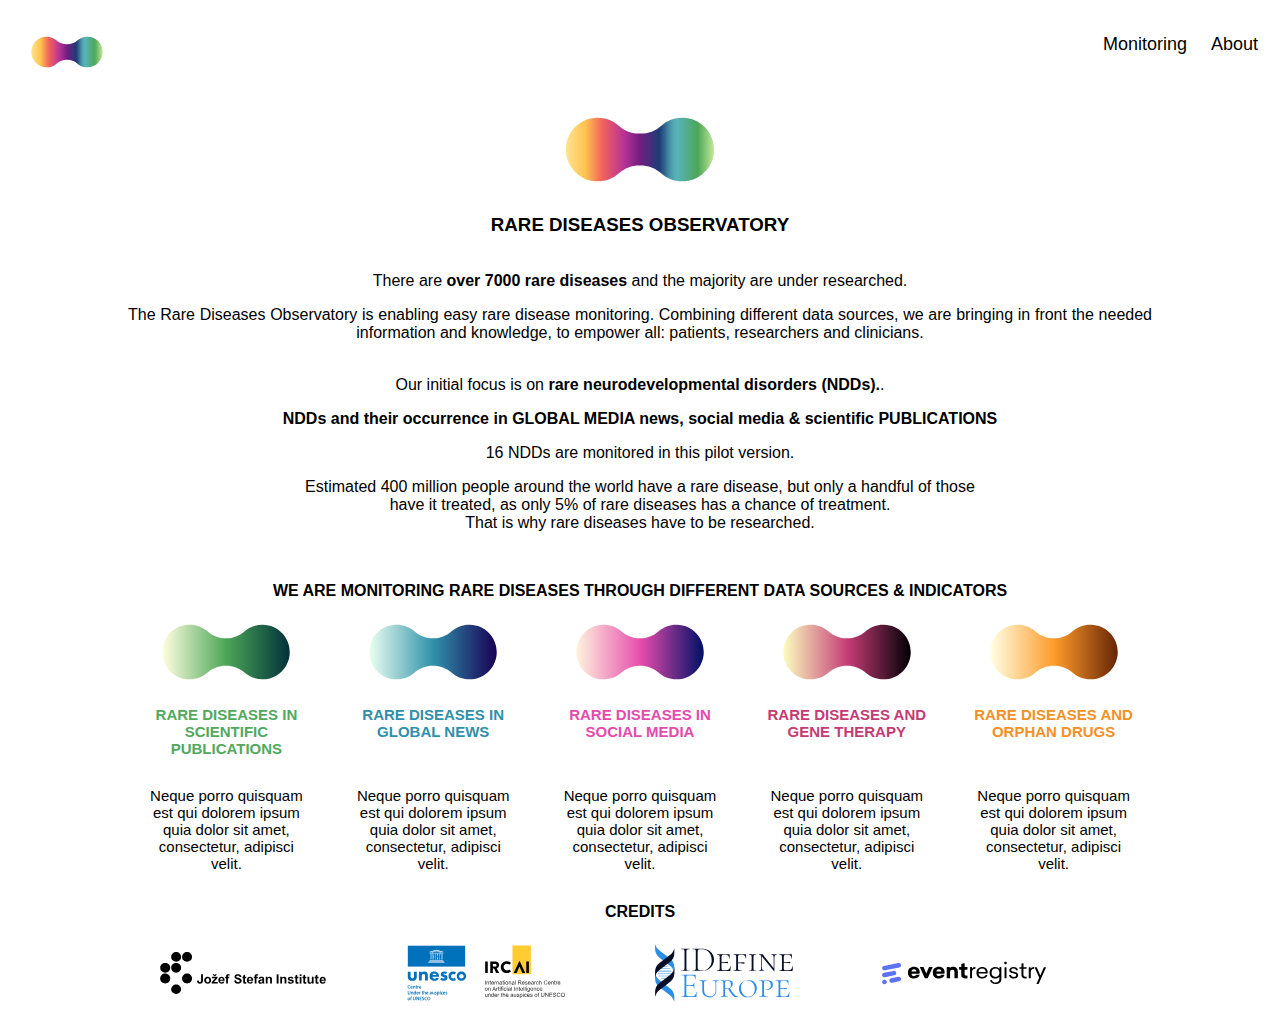
==== index.html @ 4bbfb063 "init web page" ====
<!DOCTYPE html>
<html>
<head>
  <meta name="viewport" content="width=device-width, initial-scale=1">
  <style>
    * {box-sizing: border-box;}

    body {
      margin: 0;
      font-family: Arial, Helvetica, sans-serif;
    }

    .header {
      overflow: hidden;
      padding: 20px 10px;
    }

    .header a {
      float: left;
      color: black;
      text-align: center;
      padding: 12px;
      text-decoration: none;
      font-size: 18px;
      line-height: 25px;
      border-radius: 4px;
    }

    .header a.logo {
      font-size: 25px;
      font-weight: bold;
    }

    .header a:hover {
      background-color: #ddd;
      color: black;
    }

    .header a.active {
      background-color: dodgerblue;
      color: white;
    }

    .header-right {
      float: right;
    }

    .div-center {
      position: absolute;
      top: 20%;
      left: 50%;
      transform: translate(-50%, -50%);
    }

    .center-justified {
      text-align: justify;
      text-align-last: center;
      padding-left: 10%;
      padding-right: 10%;
    }

    .grid-container {
      display: grid;
      column-gap: 10px;
      grid-template-columns: auto auto auto auto auto;
    }
    .grid-item {
      background-color: rgba(255, 255, 255, 1);
      border: 0px solid rgba(0, 0, 0, 0.8);
      font-size: 15px;
      text-align: center;
    }

    /* Popup container - can be anything you want */
    .popup {
        position: relative;
        display: inline-block;
        border-radius: 15px;
        cursor: pointer;
        -webkit-user-select: none;
        -moz-user-select: none;
        -ms-user-select: none;
        user-select: none;
    }

    /* The actual popup */
    .popup .popuptext {
        visibility: hidden;
        width: 250px;
        background-color: #fff;
        text-align: center;
        border-radius: 15px;
        border-width: 7px;
        border-style: solid;
       /* border-color: #F39126;*/
        border-image: linear-gradient(to right, #FEE391 , #FE9E6D 12%, #C43B75 24%, #B93495 36%, #701C7A 50%, #246D95 63%, #1B296D 75%, #0E4D40 90%, #8ED16C) 1;
        padding: 15px;
        position: absolute;
        z-index: 1;
        top: 135%; /* changed bottom to top */
        left: 50%;
        margin-left: -80px;
    }

    /* Popup arrow */
    .popup .popuptext::after {
        content: "";
        position: absolute;
        bottom: 105%; /* changed top to bottom */
        left: 50%;
        margin-left: -5px;
        border-width: 15px;
        border-style: solid;
        border-color: transparent transparent #701C7A transparent; /* changed border botom color instead of top*/
    }

    /* Toggle this class - hide and show the popup */
    .popup .show {
        visibility: visible;
        -webkit-animation: fadeIn 1s;
        animation: fadeIn 1s;
    }

    /* Add animation (fade in the popup) */
    @-webkit-keyframes fadeIn {
        from {opacity: 0;}
        to {opacity: 1;}
    }

    @keyframes fadeIn {
        from {opacity: 0;}
        to {opacity:1 ;}
    }

    @media screen and (max-width: 500px) {
      .header a {
        float: none;
        display: block;
        text-align: left;
      }

      .header-right {
        float: none;
      }
    }
  </style>
    <script>
        function myFunction() {
            var popup = document.getElementById("myPopup");
            popup.classList.toggle("show");
        }
        function myFunction2() {
            var popup = document.getElementById("myPopup2");
            popup.classList.toggle("show");
        }
    </script>
</head>
<body>

<div class="header">
  <a href="#default" class="logo"><img src="images/RareDiseasesObservatory_logo.svg" width="90" height="40"/></a>
  <div class="header-right">
    <a href="#contact">Monitoring</a>
    <a href="#about">About</a>
  </div>
</div>

<div class="center-justified">
    <img src="images/RareDiseasesObservatory_logo.svg" width="194" height="83"/>
    <h3>RARE DISEASES OBSERVATORY</h3>
    <br>
    <div class="popup" onclick="myFunction()">There are <b>over 7000 rare diseases</b>  and the majority are under researched.
        <span class="popuptext" id="myPopup">With no universally recognized definition of rare diseases, there is no universal total number.</span>
    </div>
    <br>
    <p>The Rare Diseases Observatory is enabling easy rare disease monitoring. Combining different data sources, we are bringing in front the needed information and knowledge, to empower all: patients, researchers and clinicians.</p>
    <br>
    <div class="popup" onclick="myFunction2()">Our initial focus is on <b>rare neurodevelopmental disorders (NDDs).</b>.
        <span class="popuptext" id="myPopup2">In the last decade genetic revolution has enabled new insights in NDDs. Now it is time for advanced data technologies, data science and AI to perform new insights.</span>
    </div>
    <br>
    <p><b>NDDs and their occurrence in GLOBAL MEDIA news, social media & scientific PUBLICATIONS</b></p>
    <p> 16 NDDs are monitored in this pilot version.</p>
   <div class="flourish-embed flourish-hierarchy" data-src="visualisation/12923003"><script src="https://public.flourish.studio/resources/embed.js"></script></div>
    <p>Estimated 400 million people around the world have a rare disease, but only a handful of those <br>
      have it treated, as only 5% of rare diseases has a chance of treatment.<br>
      That is why rare diseases have to be researched.</p>

    </br>
    <p><b>WE ARE MONITORING RARE DISEASES THROUGH DIFFERENT DATA SOURCES & INDICATORS</b></p>
    <div class="grid-container">
      <div class="grid-item"><img src="images/RDinScientificPublications.svg" width="168" height="72"/></div>
      <div class="grid-item"><img src="images/RDinGlobalNews.svg" width="168" height="72"/></div>
      <div class="grid-item"><img src="images/RDinSocialMedia.svg" width="168" height="72"/></div>
      <div class="grid-item"><img src="images/RD&GeneTherapy.svg" width="168" height="72"/></div>
      <div class="grid-item"><img src="images/RD&OrphanDrugMonitoring.svg" width="168" height="72"/></div>
      <div class="grid-item"><p style="color: #52A95D"><b>RARE DISEASES IN<BR> SCIENTIFIC<BR> PUBLICATIONS</b></p></div>
      <div class="grid-item"><p style="color: #3090AA"><b>RARE DISEASES IN<BR> GLOBAL NEWS</b></p></div>
      <div class="grid-item"><p style="color: #E44BAC"><b>RARE DISEASES IN<BR> SOCIAL MEDIA</b></p></div>
      <div class="grid-item"><p style="color: #C43B75"><b>RARE DISEASES AND<BR> GENE THERAPY</b></p></div>
      <div class="grid-item"><p style="color: #F39126"><b>RARE DISEASES AND<BR> ORPHAN DRUGS</b></p></div>
      <div class="grid-item"><p>Neque porro quisquam<BR> est qui dolorem ipsum<BR> quia dolor sit amet,<BR> consectetur, adipisci<BR> velit.</p></div>
      <div class="grid-item"><p>Neque porro quisquam<BR> est qui dolorem ipsum<BR> quia dolor sit amet,<BR> consectetur, adipisci<BR> velit.</p></div>
      <div class="grid-item"><p>Neque porro quisquam<BR> est qui dolorem ipsum<BR> quia dolor sit amet,<BR> consectetur, adipisci<BR> velit.</p></div>
      <div class="grid-item"><p>Neque porro quisquam<BR> est qui dolorem ipsum<BR> quia dolor sit amet,<BR> consectetur, adipisci<BR> velit.</p></div>
      <div class="grid-item"><p>Neque porro quisquam<BR> est qui dolorem ipsum<BR> quia dolor sit amet,<BR> consectetur, adipisci<BR> velit.</p></div>
    </div>
    <p><b>CREDITS</b></p>
    <div class="grid-container">
        <div class="grid-item"><img src="images/JozefStefanInstitute.svg" width="168" height="72"/></div>
        <div class="grid-item"><img src="images/IRCAI.svg" width="168" height="72"/></div>
        <div class="grid-item"><img src="images/IDefineEurope.svg" width="168" height="72"/></div>
        <div class="grid-item"><img src="images/EventRegistry.svg" width="168" height="72"/></div>
    </div>

</div>

</body>
</html>
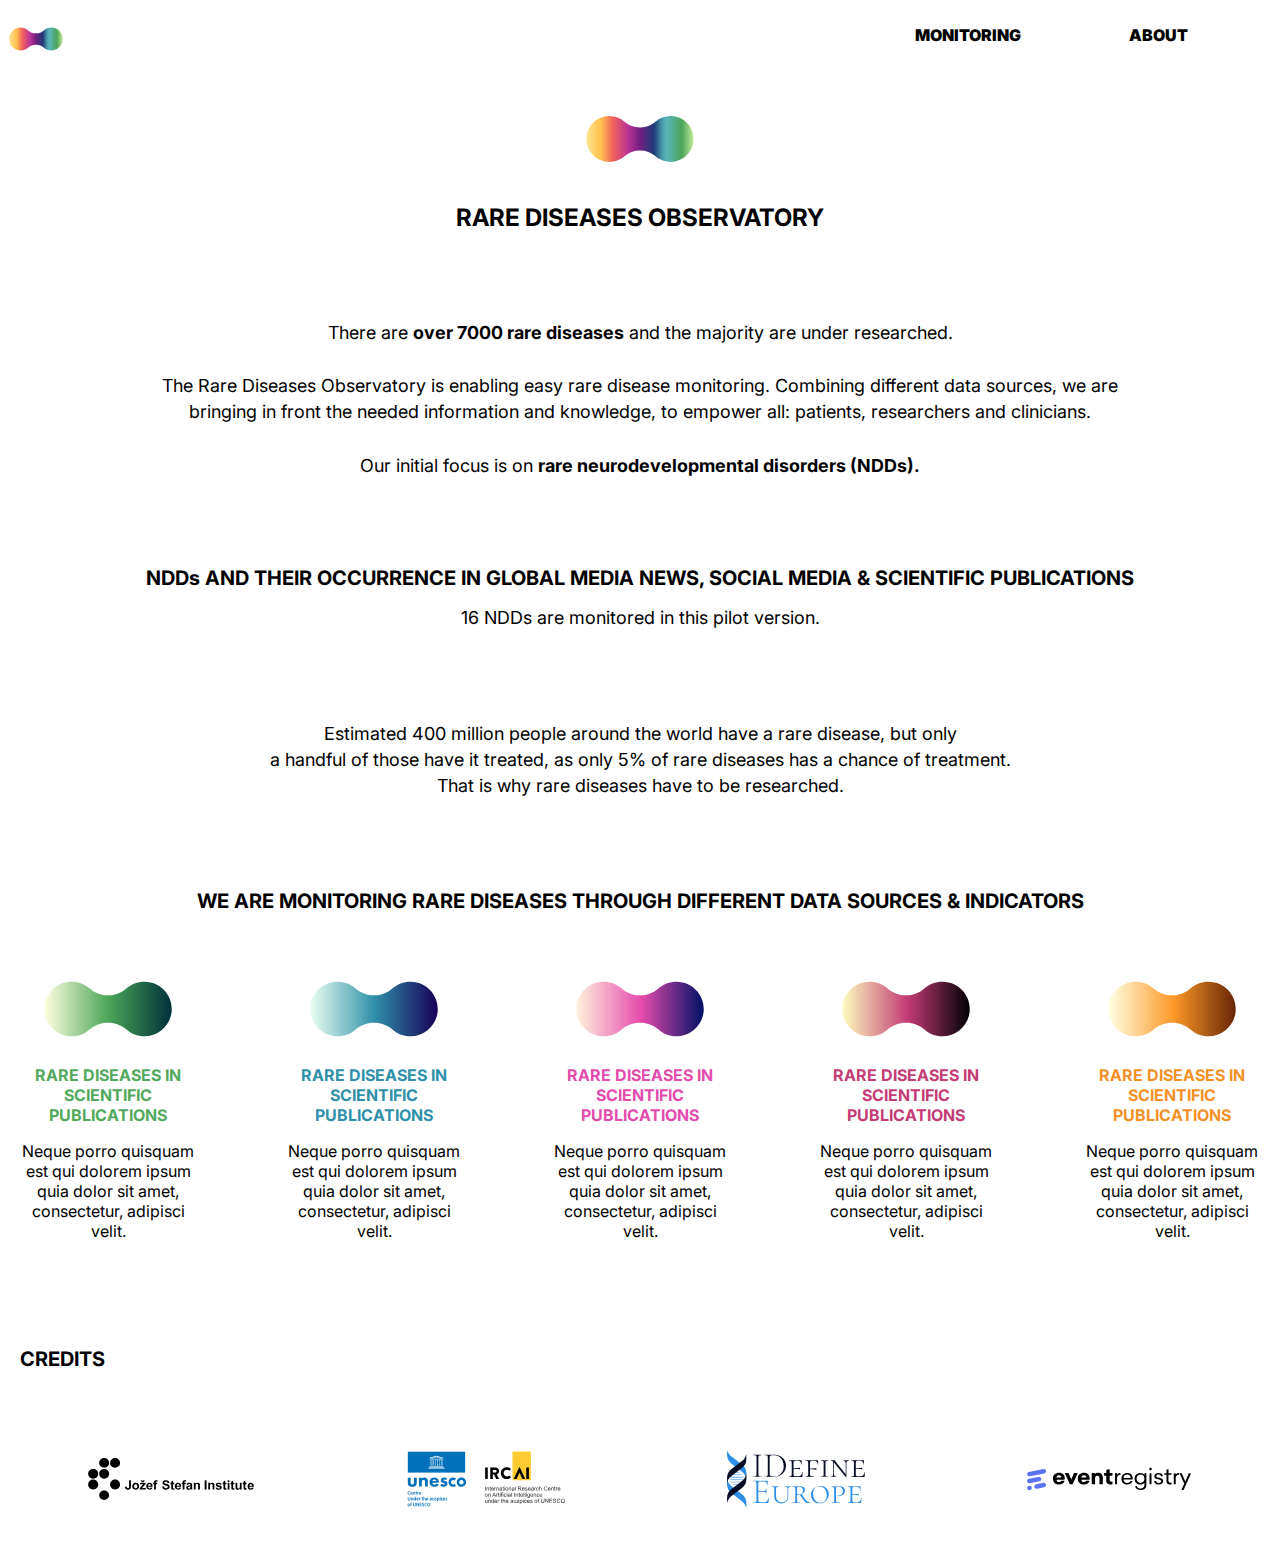
==== commit 27badc15: "update page" ====
--- a/index.html
+++ b/index.html
@@ -1,219 +1,122 @@
 <!DOCTYPE html>
 <html>
 <head>
-  <meta name="viewport" content="width=device-width, initial-scale=1">
-  <style>
-    * {box-sizing: border-box;}
+    <link href='https://fonts.googleapis.com/css?family=Inter' rel='stylesheet'>
+    <meta name="viewport" content="width=device-width, initial-scale=1">
+    <link rel="stylesheet" href="style.css">
+    <script src="popup.js"></script>
 
-    body {
-      margin: 0;
-      font-family: Arial, Helvetica, sans-serif;
-    }
-
-    .header {
-      overflow: hidden;
-      padding: 20px 10px;
-    }
-
-    .header a {
-      float: left;
-      color: black;
-      text-align: center;
-      padding: 12px;
-      text-decoration: none;
-      font-size: 18px;
-      line-height: 25px;
-      border-radius: 4px;
-    }
-
-    .header a.logo {
-      font-size: 25px;
-      font-weight: bold;
-    }
-
-    .header a:hover {
-      background-color: #ddd;
-      color: black;
-    }
-
-    .header a.active {
-      background-color: dodgerblue;
-      color: white;
-    }
-
-    .header-right {
-      float: right;
-    }
-
-    .div-center {
-      position: absolute;
-      top: 20%;
-      left: 50%;
-      transform: translate(-50%, -50%);
-    }
-
-    .center-justified {
-      text-align: justify;
-      text-align-last: center;
-      padding-left: 10%;
-      padding-right: 10%;
-    }
-
-    .grid-container {
-      display: grid;
-      column-gap: 10px;
-      grid-template-columns: auto auto auto auto auto;
-    }
-    .grid-item {
-      background-color: rgba(255, 255, 255, 1);
-      border: 0px solid rgba(0, 0, 0, 0.8);
-      font-size: 15px;
-      text-align: center;
-    }
-
-    /* Popup container - can be anything you want */
-    .popup {
-        position: relative;
-        display: inline-block;
-        border-radius: 15px;
-        cursor: pointer;
-        -webkit-user-select: none;
-        -moz-user-select: none;
-        -ms-user-select: none;
-        user-select: none;
-    }
-
-    /* The actual popup */
-    .popup .popuptext {
-        visibility: hidden;
-        width: 250px;
-        background-color: #fff;
-        text-align: center;
-        border-radius: 15px;
-        border-width: 7px;
-        border-style: solid;
-       /* border-color: #F39126;*/
-        border-image: linear-gradient(to right, #FEE391 , #FE9E6D 12%, #C43B75 24%, #B93495 36%, #701C7A 50%, #246D95 63%, #1B296D 75%, #0E4D40 90%, #8ED16C) 1;
-        padding: 15px;
-        position: absolute;
-        z-index: 1;
-        top: 135%; /* changed bottom to top */
-        left: 50%;
-        margin-left: -80px;
-    }
-
-    /* Popup arrow */
-    .popup .popuptext::after {
-        content: "";
-        position: absolute;
-        bottom: 105%; /* changed top to bottom */
-        left: 50%;
-        margin-left: -5px;
-        border-width: 15px;
-        border-style: solid;
-        border-color: transparent transparent #701C7A transparent; /* changed border botom color instead of top*/
-    }
-
-    /* Toggle this class - hide and show the popup */
-    .popup .show {
-        visibility: visible;
-        -webkit-animation: fadeIn 1s;
-        animation: fadeIn 1s;
-    }
-
-    /* Add animation (fade in the popup) */
-    @-webkit-keyframes fadeIn {
-        from {opacity: 0;}
-        to {opacity: 1;}
-    }
-
-    @keyframes fadeIn {
-        from {opacity: 0;}
-        to {opacity:1 ;}
-    }
-
-    @media screen and (max-width: 500px) {
-      .header a {
-        float: none;
-        display: block;
-        text-align: left;
-      }
-
-      .header-right {
-        float: none;
-      }
-    }
-  </style>
-    <script>
-        function myFunction() {
-            var popup = document.getElementById("myPopup");
-            popup.classList.toggle("show");
-        }
-        function myFunction2() {
-            var popup = document.getElementById("myPopup2");
-            popup.classList.toggle("show");
-        }
-    </script>
 </head>
 <body>
 
-<div class="header">
-  <a href="#default" class="logo"><img src="images/RareDiseasesObservatory_logo.svg" width="90" height="40"/></a>
-  <div class="header-right">
-    <a href="#contact">Monitoring</a>
-    <a href="#about">About</a>
-  </div>
-</div>
-
-<div class="center-justified">
-    <img src="images/RareDiseasesObservatory_logo.svg" width="194" height="83"/>
-    <h3>RARE DISEASES OBSERVATORY</h3>
-    <br>
-    <div class="popup" onclick="myFunction()">There are <b>over 7000 rare diseases</b>  and the majority are under researched.
-        <span class="popuptext" id="myPopup">With no universally recognized definition of rare diseases, there is no universal total number.</span>
-    </div>
-    <br>
-    <p>The Rare Diseases Observatory is enabling easy rare disease monitoring. Combining different data sources, we are bringing in front the needed information and knowledge, to empower all: patients, researchers and clinicians.</p>
-    <br>
-    <div class="popup" onclick="myFunction2()">Our initial focus is on <b>rare neurodevelopmental disorders (NDDs).</b>.
-        <span class="popuptext" id="myPopup2">In the last decade genetic revolution has enabled new insights in NDDs. Now it is time for advanced data technologies, data science and AI to perform new insights.</span>
-    </div>
-    <br>
-    <p><b>NDDs and their occurrence in GLOBAL MEDIA news, social media & scientific PUBLICATIONS</b></p>
-    <p> 16 NDDs are monitored in this pilot version.</p>
-   <div class="flourish-embed flourish-hierarchy" data-src="visualisation/12923003"><script src="https://public.flourish.studio/resources/embed.js"></script></div>
-    <p>Estimated 400 million people around the world have a rare disease, but only a handful of those <br>
-      have it treated, as only 5% of rare diseases has a chance of treatment.<br>
-      That is why rare diseases have to be researched.</p>
-
-    </br>
-    <p><b>WE ARE MONITORING RARE DISEASES THROUGH DIFFERENT DATA SOURCES & INDICATORS</b></p>
-    <div class="grid-container">
-      <div class="grid-item"><img src="images/RDinScientificPublications.svg" width="168" height="72"/></div>
-      <div class="grid-item"><img src="images/RDinGlobalNews.svg" width="168" height="72"/></div>
-      <div class="grid-item"><img src="images/RDinSocialMedia.svg" width="168" height="72"/></div>
-      <div class="grid-item"><img src="images/RD&GeneTherapy.svg" width="168" height="72"/></div>
-      <div class="grid-item"><img src="images/RD&OrphanDrugMonitoring.svg" width="168" height="72"/></div>
-      <div class="grid-item"><p style="color: #52A95D"><b>RARE DISEASES IN<BR> SCIENTIFIC<BR> PUBLICATIONS</b></p></div>
-      <div class="grid-item"><p style="color: #3090AA"><b>RARE DISEASES IN<BR> GLOBAL NEWS</b></p></div>
-      <div class="grid-item"><p style="color: #E44BAC"><b>RARE DISEASES IN<BR> SOCIAL MEDIA</b></p></div>
-      <div class="grid-item"><p style="color: #C43B75"><b>RARE DISEASES AND<BR> GENE THERAPY</b></p></div>
-      <div class="grid-item"><p style="color: #F39126"><b>RARE DISEASES AND<BR> ORPHAN DRUGS</b></p></div>
-      <div class="grid-item"><p>Neque porro quisquam<BR> est qui dolorem ipsum<BR> quia dolor sit amet,<BR> consectetur, adipisci<BR> velit.</p></div>
-      <div class="grid-item"><p>Neque porro quisquam<BR> est qui dolorem ipsum<BR> quia dolor sit amet,<BR> consectetur, adipisci<BR> velit.</p></div>
-      <div class="grid-item"><p>Neque porro quisquam<BR> est qui dolorem ipsum<BR> quia dolor sit amet,<BR> consectetur, adipisci<BR> velit.</p></div>
-      <div class="grid-item"><p>Neque porro quisquam<BR> est qui dolorem ipsum<BR> quia dolor sit amet,<BR> consectetur, adipisci<BR> velit.</p></div>
-      <div class="grid-item"><p>Neque porro quisquam<BR> est qui dolorem ipsum<BR> quia dolor sit amet,<BR> consectetur, adipisci<BR> velit.</p></div>
-    </div>
-    <p><b>CREDITS</b></p>
-    <div class="grid-container">
-        <div class="grid-item"><img src="images/JozefStefanInstitute.svg" width="168" height="72"/></div>
-        <div class="grid-item"><img src="images/IRCAI.svg" width="168" height="72"/></div>
-        <div class="grid-item"><img src="images/IDefineEurope.svg" width="168" height="72"/></div>
-        <div class="grid-item"><img src="images/EventRegistry.svg" width="168" height="72"/></div>
+    <div class="header">
+        <div class="container">
+             <a href="#default" class="pd-4"><img src="images/RareDiseasesObservatory_logo.svg" width="60" height="30"/></a>
+          <div class="header-right">
+            <a href="#contact" class="pd"><b>MONITORING</b></a>
+            <a href="#about" class="pd"><B>ABOUT</B></a>
+          </div>
+        </div>
     </div>
 
-</div>
+    <div class="container">
+        <div class="center-justified">
+            <img src="images/RareDiseasesObservatory_logo.svg"  style="margin-bottom: 30px" width="130" height="60"/>
+            <div class="div-title" style="padding-bottom: 90px">RARE DISEASES OBSERVATORY</div>
+            <div class="popup" onclick="myFunction()">There are <b>over 7000 rare diseases</b>  and the majority are under researched.
+                <span class="popuptext" id="myPopup">With no universally recognized definition of rare diseases, there is no universal total number.</span>
+            </div>
+            <div style="padding-bottom: 30px"></div>
+            <div class="div-text" style="padding-bottom: 30px">The Rare Diseases Observatory is enabling easy rare disease monitoring. Combining different data sources, we are <br> bringing in front the needed information and knowledge, to empower all: patients, researchers and clinicians.</div>
+            <div class="popup" ondragover="myFunction2()">Our initial focus is on <b>rare neurodevelopmental disorders (NDDs).</b>
+                <span class="popuptext" id="myPopup2">In the last decade genetic revolution has enabled new insights in NDDs. Now it is time for advanced data technologies, data science and AI to perform new insights.</span>
+            </div>
+            <div style="padding-bottom: 90px"></div>
+            <div class="div-subtitle" style="padding-bottom: 15px">NDDs AND THEIR OCCURRENCE IN GLOBAL MEDIA NEWS, SOCIAL MEDIA & SCIENTIFIC PUBLICATIONS</div>
+            <div class="div-text" style="padding-bottom: 30px"> 16 NDDs are monitored in this pilot version.</div>
+            <div class="flourish-embed flourish-hierarchy" data-src="visualisation/12923003"><script src="https://public.flourish.studio/resources/embed.js"></script></div>
+            <div style="padding-bottom: 60px"></div>
+            <div class="div-text" style="padding-bottom: 90px">
+              Estimated 400 million people around the world have a rare disease, but only<br>
+                a handful of those have it treated, as only 5% of rare diseases has a chance of treatment.<br>
+              That is why rare diseases have to be researched.</div>
+
+            <div style="padding-bottom: 60px" class="div-subtitle">WE ARE MONITORING RARE DISEASES THROUGH DIFFERENT DATA SOURCES & INDICATORS</div>
+            <div class="grid-container" style="padding-bottom: 90px;">
+                <a href="#NONE" style="text-decoration: none; color: black;">
+                    <div class="rowWrapper">
+                    <div><img src="images/RDinScientificPublications.svg" width="168" height="72"/></div>
+                    <div><p style="color: #52A95D"><b>RARE DISEASES IN<BR> SCIENTIFIC<BR> PUBLICATIONS</b></p></div>
+                    <div><p>Neque porro quisquam<BR> est qui dolorem ipsum<BR> quia dolor sit amet,<BR> consectetur, adipisci<BR> velit.</p></div>
+                    </div>
+                </a>
+                <a href="#NONE" style="text-decoration: none; color: black;">
+                    <div class="rowWrapper">
+                        <div><img src="images/RDinGlobalNews.svg" width="168" height="72"/></div>
+                        <div><p style="color: #3090AA"><b>RARE DISEASES IN<BR> SCIENTIFIC<BR> PUBLICATIONS</b></p></div>
+                        <div><p>Neque porro quisquam<BR> est qui dolorem ipsum<BR> quia dolor sit amet,<BR> consectetur, adipisci<BR> velit.</p></div>
+                    </div>
+                </a>
+                <a href="#NONE" style="text-decoration: none; color: black;">
+                    <div class="rowWrapper">
+                        <div><img src="images/RDinSocialMedia.svg" width="168" height="72"/></div>
+                        <div><p style="color: #E44BAC"><b>RARE DISEASES IN<BR> SCIENTIFIC<BR> PUBLICATIONS</b></p></div>
+                        <div><p>Neque porro quisquam<BR> est qui dolorem ipsum<BR> quia dolor sit amet,<BR> consectetur, adipisci<BR> velit.</p></div>
+                    </div>
+                </a>
+                <a href="#NONE" style="text-decoration: none; color: black;">
+                    <div class="rowWrapper">
+                        <div><img src="images/RD&GeneTherapy.svg" width="168" height="72"/></div>
+                        <div><p style="color: #C43B75"><b>RARE DISEASES IN<BR> SCIENTIFIC<BR> PUBLICATIONS</b></p></div>
+                        <div><p>Neque porro quisquam<BR> est qui dolorem ipsum<BR> quia dolor sit amet,<BR> consectetur, adipisci<BR> velit.</p></div>
+                    </div>
+                </a>
+                <a href="#NONE" style="text-decoration: none; color: black;">
+                    <div class="rowWrapper">
+                        <div><img src="images/RD&OrphanDrugMonitoring.svg" width="168" height="72"/></div>
+                        <div><p style="color: #F39126"><b>RARE DISEASES IN<BR> SCIENTIFIC<BR> PUBLICATIONS</b></p></div>
+                        <div><p>Neque porro quisquam<BR> est qui dolorem ipsum<BR> quia dolor sit amet,<BR> consectetur, adipisci<BR> velit.</p></div>
+                    </div>
+                </a>
+            </div>
+        </div>
+    </div>
+
+    <footer class="footer">
+        <div class="container" style="padding-bottom: 20px">
+            <div class="div-subtitle" style="padding-bottom: 60px">CREDITS</div>
+            <div class="grid-container-footer">
+                <a href="https://ijs.si/ijsw/V001/JSI"  target="_blank" class="pd">
+                    <div class="rowWrapper">
+                        <div class="grid-item">
+                            <img src="images/JozefStefanInstitute.svg" width="168" height="72"/>
+                        </div>
+                    </div>
+                </a>
+                <a href="https://ircai.org/"  target="_blank" class="pd">
+                    <div class="rowWrapper">
+                        <div class="grid-item">
+                            <img src="images/IRCAI.svg" width="168" height="72"/>
+                        </div>
+                    </div>
+                </a>
+                <a href="https://idefine-europe.org/"  target="_blank" class="pd">
+                    <div class="rowWrapper">
+                        <div class="grid-item">
+                            <img src="images/IDefineEurope.svg" width="168" height="72"/>
+                        </div>
+                    </div>
+                </a>
+                <a href="https://eventregistry.org/"  target="_blank" class="pd">
+                    <div class="rowWrapper">
+                        <div class="grid-item">
+                            <img src="images/EventRegistry.svg" width="168" height="72"/>
+                        </div>
+                    </div>
+                </a>
+            </div>
+        </div>
+    </footer>
 
 </body>
 </html>
--- a/style.css
+++ b/style.css
@@ -0,0 +1,222 @@
+
+* {box-sizing: border-box;}
+
+body {
+    margin: 0;
+    font-family: Inter,serif;
+}
+
+.header {
+    overflow: hidden;
+    padding-top: 24px;
+    padding-bottom: 50px;
+}
+
+.pt-20 {
+    padding-top: 20px;
+    padding-bottom: 20px;
+}
+
+.pd-4 {
+    padding: 6px;
+}
+.pd {
+    padding: 12px;
+}
+
+.header a {
+    font-family: 'Inter';
+    font-weight: bolder;
+    color: black;
+    text-align: center;
+    margin-right: 80px;
+    text-decoration: none;
+    font-size: 16px;
+    line-height: 22px;
+    border-radius: 4px;
+}
+
+
+.header a:hover {
+    opacity: 60%;
+}
+
+.header a.active {
+    background-color: dodgerblue;
+    color: white;
+}
+
+.header-right {
+    float: right;
+}
+
+.div-title {
+    font-family: 'Inter';
+    font-weight: bold;
+    font-size: 24px;
+}
+
+.div-subtitle {
+    font-family: 'Inter';
+    font-weight: bold;
+    font-size: 20px;
+}
+
+.div-text {
+    font-family: 'Inter';
+    line-height: 26px;
+    font-size: 18px;
+}
+
+.div-center {
+    position: absolute;
+    top: 20%;
+    left: 50%;
+    transform: translate(-50%, -50%);
+}
+
+.center-justified {
+    text-align: justify;
+    text-align-last: center;
+}
+
+.rowWrapper:hover {
+    /*background-color: #eee;*/
+    /*color: black;*/
+    /*border-radius: 5px;*/
+    /*box-shadow: 0 4px 8px 0 rgba(0, 0, 0, 0.2), 0 6px 20px 0 rgba(0, 0, 0, 0.19);*/
+    opacity: 60%;
+}
+
+.grid-container {
+    display: grid;
+    column-gap: 10px;
+    grid-gap: 50px;
+    grid-template-columns: 1fr 1fr 1fr 1fr 1fr;
+}
+
+.grid-container-footer {
+    display: grid;
+    column-gap: 10px;
+    grid-auto-columns: minmax(10px, auto);
+    grid-template-columns: auto auto auto auto;
+}
+
+.grid-item {
+    background-color: rgba(255, 255, 255, 1);
+    border: 0px solid rgba(0, 0, 0, 0.8);
+    font-size: 15px;
+    text-align: center;
+}
+
+/* Popup container - can be anything you want */
+.popup {
+    font-family: 'Inter';
+
+    font-size: 18px;
+    position: relative;
+    display: inline-block;
+    border-radius: 15px;
+    cursor: pointer;
+    -webkit-user-select: none;
+    -moz-user-select: none;
+    -ms-user-select: none;
+    user-select: none;
+}
+
+/* The actual popup */
+.popup .popuptext {
+    visibility: hidden;
+    width: 250px;
+    background-color: #fff;
+    text-align: center;
+    border-radius: 15px;
+    border-width: 7px;
+    border-style: solid;
+    /* border-color: #F39126;*/
+    border-image: linear-gradient(to right, #FEE391 , #FE9E6D 12%, #C43B75 24%, #B93495 36%, #701C7A 50%, #246D95 63%, #1B296D 75%, #0E4D40 90%, #8ED16C) 1;
+    /*   padding: 15px;*/
+    position: absolute;
+    z-index: 1;
+    top: 135%; /* changed bottom to top */
+    left: 50%;
+    margin-left: -80px;
+}
+
+/* Popup arrow */
+.popup .popuptext::after {
+    content: "";
+    position: absolute;
+    bottom: 105%; /* changed top to bottom */
+    left: 50%;
+    margin-left: -5px;
+    border-width: 15px;
+    border-style: solid;
+    border-color: transparent transparent #701C7A transparent; /* changed border botom color instead of top*/
+}
+
+/* Toggle this class - hide and show the popup */
+.popup .show {
+    visibility: visible;
+    -webkit-animation: fadeIn 1s;
+    animation: fadeIn 1s;
+}
+
+.container {
+    max-width: 1280px;
+    width: 100%;
+    margin: 0 auto;
+}
+
+.footer {
+    padding-left: 20px;
+    padding-right: 20px;
+}
+
+
+@media only screen and(max-width: 1320px) {
+    .container {
+        padding: 0 40px;
+    }
+}
+
+@media only screen and(max-width: 991px) {
+    .container {
+        padding: 0 20px;
+    }
+}
+
+@media only screen and(max-width: 768px) {
+    .container {
+        padding: 0 20px;
+    }
+}
+
+@media only screen and(max-width: 540px) {
+    .container {
+        padding: 0 15px;
+    }
+}
+
+/* Add animation (fade in the popup) */
+@-webkit-keyframes fadeIn {
+    from {opacity: 0;}
+    to {opacity: 1;}
+}
+
+@keyframes fadeIn {
+    from {opacity: 0;}
+    to {opacity:1 ;}
+}
+
+@media screen and (max-width: 500px) {
+    .header a {
+        float: none;
+        display: block;
+        text-align: left;
+    }
+
+    .header-right {
+        float: none;
+    }
+}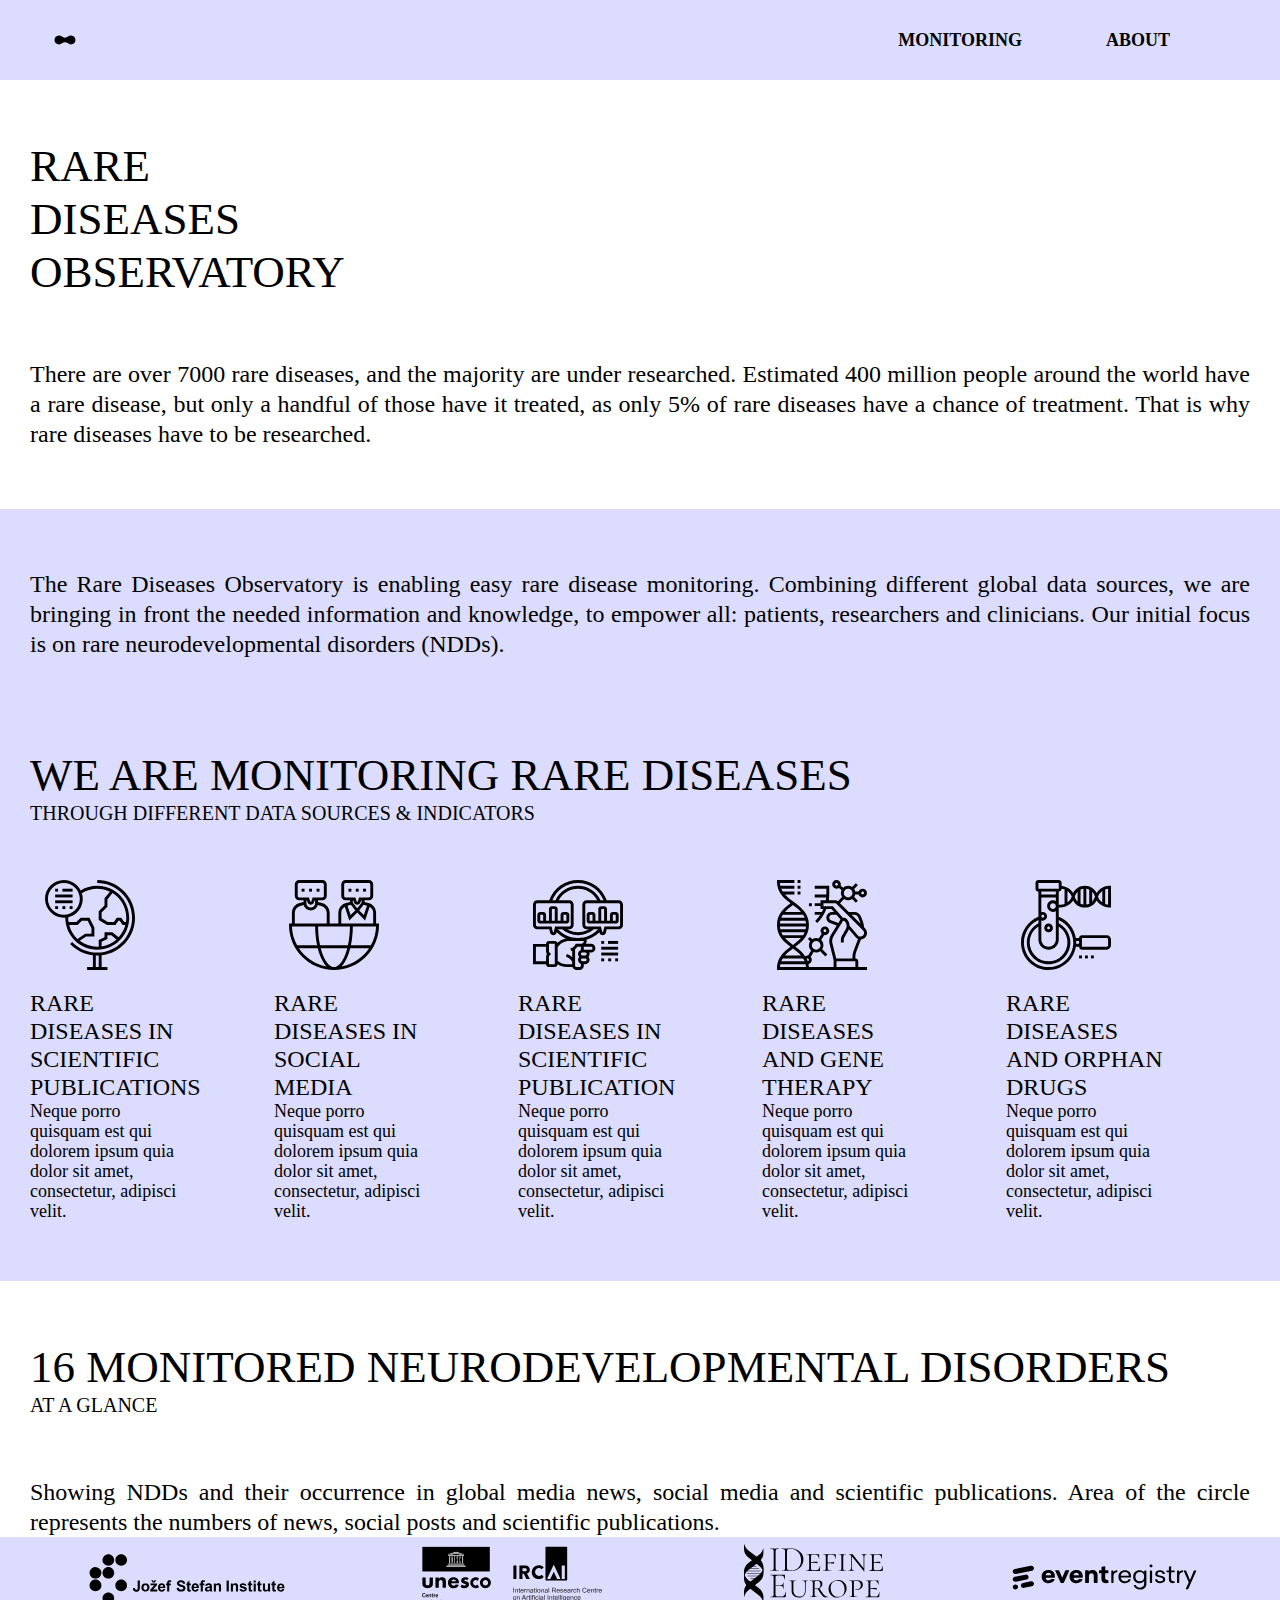
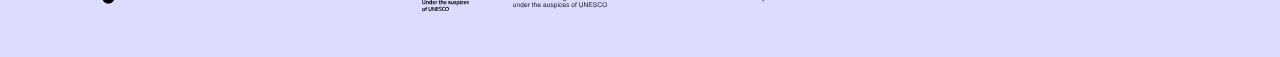
==== commit a18617b2: "update" ====
--- a/index.html
+++ b/index.html
@@ -9,114 +9,127 @@
 </head>
 <body>
 
-    <div class="header">
-        <div class="container">
-             <a href="#default" class="pd-4"><img src="images/RareDiseasesObservatory_logo.svg" width="60" height="30"/></a>
-          <div class="header-right">
-            <a href="#contact" class="pd"><b>MONITORING</b></a>
-            <a href="#about" class="pd"><B>ABOUT</B></a>
-          </div>
+<div class="header">
+    <div class="container">
+        <a href="#default"><img src="images/RareDiseasesObservatory_logo.svg" width="70" height="30"/></a>
+        <div class="header-right">
+            <a href="#contact"><b>MONITORING</b></a>
+            <a href="#about"><B>ABOUT</B></a>
         </div>
     </div>
+</div>
 
+<div class="container">
+    <div class="div-title div-width-title text-top-padding text-bottom-padding">RARE DISEASES OBSERVATORY</div>
+    <div class="div-text text-bottom-padding"> There are over 7000 rare diseases, and the majority are under researched.
+        Estimated 400 million people around the world have a rare disease, but only a handful of those have it treated,
+        as only 5% of rare diseases have a chance of treatment. That is why rare diseases have to be researched.
+    </div>
+</div>
+<div class="div-background">
     <div class="container">
-        <div class="center-justified">
-            <img src="images/RareDiseasesObservatory_logo.svg"  style="margin-bottom: 30px" width="130" height="60"/>
-            <div class="div-title" style="padding-bottom: 90px">RARE DISEASES OBSERVATORY</div>
-            <div class="popup" onclick="myFunction()">There are <b>over 7000 rare diseases</b>  and the majority are under researched.
-                <span class="popuptext" id="myPopup">With no universally recognized definition of rare diseases, there is no universal total number.</span>
-            </div>
-            <div style="padding-bottom: 30px"></div>
-            <div class="div-text" style="padding-bottom: 30px">The Rare Diseases Observatory is enabling easy rare disease monitoring. Combining different data sources, we are <br> bringing in front the needed information and knowledge, to empower all: patients, researchers and clinicians.</div>
-            <div class="popup" ondragover="myFunction2()">Our initial focus is on <b>rare neurodevelopmental disorders (NDDs).</b>
-                <span class="popuptext" id="myPopup2">In the last decade genetic revolution has enabled new insights in NDDs. Now it is time for advanced data technologies, data science and AI to perform new insights.</span>
-            </div>
-            <div style="padding-bottom: 90px"></div>
-            <div class="div-subtitle" style="padding-bottom: 15px">NDDs AND THEIR OCCURRENCE IN GLOBAL MEDIA NEWS, SOCIAL MEDIA & SCIENTIFIC PUBLICATIONS</div>
-            <div class="div-text" style="padding-bottom: 30px"> 16 NDDs are monitored in this pilot version.</div>
-            <div class="flourish-embed flourish-hierarchy" data-src="visualisation/12923003"><script src="https://public.flourish.studio/resources/embed.js"></script></div>
-            <div style="padding-bottom: 60px"></div>
-            <div class="div-text" style="padding-bottom: 90px">
-              Estimated 400 million people around the world have a rare disease, but only<br>
-                a handful of those have it treated, as only 5% of rare diseases has a chance of treatment.<br>
-              That is why rare diseases have to be researched.</div>
-
-            <div style="padding-bottom: 60px" class="div-subtitle">WE ARE MONITORING RARE DISEASES THROUGH DIFFERENT DATA SOURCES & INDICATORS</div>
-            <div class="grid-container" style="padding-bottom: 90px;">
-                <a href="#NONE" style="text-decoration: none; color: black;">
-                    <div class="rowWrapper">
-                    <div><img src="images/RDinScientificPublications.svg" width="168" height="72"/></div>
-                    <div><p style="color: #52A95D"><b>RARE DISEASES IN<BR> SCIENTIFIC<BR> PUBLICATIONS</b></p></div>
-                    <div><p>Neque porro quisquam<BR> est qui dolorem ipsum<BR> quia dolor sit amet,<BR> consectetur, adipisci<BR> velit.</p></div>
+        <div class="div-text text-top-padding" style="padding-bottom: 30px">The Rare Diseases Observatory is enabling
+            easy rare disease monitoring. Combining different global data sources, we are bringing in front the needed
+            information and knowledge, to empower all: patients, researchers and clinicians. Our initial focus is on
+            rare neurodevelopmental disorders (NDDs).
+        </div>
+        <div class="div-title text-top-padding">WE ARE MONITORING RARE DISEASES</div>
+        <div class="div-subtitle text-small-bottom-padding">THROUGH DIFFERENT DATA SOURCES & INDICATORS</div>
+        <div class="grid-container text-bottom-padding">
+            <a href="#NONE" class="a grid-item">
+                <div class="rowWrapper">
+                    <div><img src="images/01_global_news.svg" width="120" height="120"/></div>
+                    <div class="grid-title-text">RARE DISEASES IN SCIENTIFIC PUBLICATIONS</div>
+                    <div class="grid-text">Neque porro quisquam est qui dolorem ipsum quia dolor sit amet, consectetur,
+                        adipisci velit.
                     </div>
-                </a>
-                <a href="#NONE" style="text-decoration: none; color: black;">
-                    <div class="rowWrapper">
-                        <div><img src="images/RDinGlobalNews.svg" width="168" height="72"/></div>
-                        <div><p style="color: #3090AA"><b>RARE DISEASES IN<BR> SCIENTIFIC<BR> PUBLICATIONS</b></p></div>
-                        <div><p>Neque porro quisquam<BR> est qui dolorem ipsum<BR> quia dolor sit amet,<BR> consectetur, adipisci<BR> velit.</p></div>
+                </div>
+            </a>
+            <a href="#NONE" class="a grid-item">
+                <div class="rowWrapper">
+                    <div><img src="images/02_social_media.svg" width="120" height="120"/></div>
+                    <div class="grid-title-text">RARE DISEASES IN SOCIAL MEDIA</div>
+                    <div class="grid-text">Neque porro quisquam est qui dolorem ipsum quia dolor sit amet, consectetur,
+                        adipisci velit.
                     </div>
-                </a>
-                <a href="#NONE" style="text-decoration: none; color: black;">
-                    <div class="rowWrapper">
-                        <div><img src="images/RDinSocialMedia.svg" width="168" height="72"/></div>
-                        <div><p style="color: #E44BAC"><b>RARE DISEASES IN<BR> SCIENTIFIC<BR> PUBLICATIONS</b></p></div>
-                        <div><p>Neque porro quisquam<BR> est qui dolorem ipsum<BR> quia dolor sit amet,<BR> consectetur, adipisci<BR> velit.</p></div>
+                </div>
+            </a>
+            <a href="#NONE" class="a grid-item">
+                <div class="rowWrapper">
+                    <div><img src="images/03_scientific_publications.svg" width="120" height="120"/></div>
+                    <div class="grid-title-text">RARE DISEASES IN SCIENTIFIC PUBLICATION</div>
+                    <div class="grid-text">Neque porro quisquam est qui dolorem ipsum quia dolor sit amet, consectetur,
+                        adipisci velit.
                     </div>
-                </a>
-                <a href="#NONE" style="text-decoration: none; color: black;">
-                    <div class="rowWrapper">
-                        <div><img src="images/RD&GeneTherapy.svg" width="168" height="72"/></div>
-                        <div><p style="color: #C43B75"><b>RARE DISEASES IN<BR> SCIENTIFIC<BR> PUBLICATIONS</b></p></div>
-                        <div><p>Neque porro quisquam<BR> est qui dolorem ipsum<BR> quia dolor sit amet,<BR> consectetur, adipisci<BR> velit.</p></div>
+                </div>
+            </a>
+            <a href="#NONE" class="a grid-item">
+                <div class="rowWrapper">
+                    <div><img src="images/04_gene_therapy.svg" width="120" height="120"/></div>
+                    <div class="grid-title-text">RARE DISEASES AND GENE THERAPY</div>
+                    <div class="grid-text">Neque porro quisquam est qui dolorem ipsum quia dolor sit amet, consectetur,
+                        adipisci velit.
                     </div>
-                </a>
-                <a href="#NONE" style="text-decoration: none; color: black;">
-                    <div class="rowWrapper">
-                        <div><img src="images/RD&OrphanDrugMonitoring.svg" width="168" height="72"/></div>
-                        <div><p style="color: #F39126"><b>RARE DISEASES IN<BR> SCIENTIFIC<BR> PUBLICATIONS</b></p></div>
-                        <div><p>Neque porro quisquam<BR> est qui dolorem ipsum<BR> quia dolor sit amet,<BR> consectetur, adipisci<BR> velit.</p></div>
+                </div>
+            </a>
+            <a href="#NONE" class="a grid-item">
+                <div class="rowWrapper">
+                    <div><img src="images/05_orphan_drugs.svg" width="120" height="120"/></div>
+                    <div class="grid-title-text">RARE DISEASES AND ORPHAN DRUGS</div>
+                    <div class="grid-text">Neque porro quisquam est qui dolorem ipsum quia dolor sit amet, consectetur,
+                        adipisci velit.
                     </div>
-                </a>
-            </div>
+                </div>
+            </a>
         </div>
     </div>
+</div>
+<div class="container">
+    <div class="div-title text-top-padding">16 MONITORED NEURODEVELOPMENTAL DISORDERS</div>
+    <div class="div-subtitle text-bottom-padding">AT A GLANCE</div>
+    <div class="div-text">Showing NDDs and their occurrence in global media news, social media and scientific
+        publications. Area of the circle represents the numbers of news, social posts and scientific publications.
+    </div>
+    <div class="flourish-embed flourish-hierarchy max-width" data-src="visualisation/12923003">
+        <script src="https://public.flourish.studio/resources/embed.js"></script>
+    </div>
+</div>
 
-    <footer class="footer">
-        <div class="container" style="padding-bottom: 20px">
-            <div class="div-subtitle" style="padding-bottom: 60px">CREDITS</div>
-            <div class="grid-container-footer">
-                <a href="https://ijs.si/ijsw/V001/JSI"  target="_blank" class="pd">
-                    <div class="rowWrapper">
-                        <div class="grid-item">
-                            <img src="images/JozefStefanInstitute.svg" width="168" height="72"/>
-                        </div>
+<footer class="footer">
+    <div class="container">
+        <div class="grid-container-footer">
+            <a href="https://ijs.si/ijsw/V001/JSI" target="_blank">
+                <div class="rowWrapper">
+                    <div class="grid-item-footer">
+                        <img src="images/JozefStefanInstitute.svg" class="img-size"/>
                     </div>
-                </a>
-                <a href="https://ircai.org/"  target="_blank" class="pd">
-                    <div class="rowWrapper">
-                        <div class="grid-item">
-                            <img src="images/IRCAI.svg" width="168" height="72"/>
-                        </div>
+                </div>
+            </a>
+            <a href="https://ircai.org/" target="_blank">
+                <div class="rowWrapper">
+                    <div class="grid-item-footer">
+                        <img src="images/IRCAI_neg.svg" class="img-size"/>
                     </div>
-                </a>
-                <a href="https://idefine-europe.org/"  target="_blank" class="pd">
-                    <div class="rowWrapper">
-                        <div class="grid-item">
-                            <img src="images/IDefineEurope.svg" width="168" height="72"/>
-                        </div>
+                </div>
+            </a>
+            <a href="https://idefine-europe.org/" target="_blank" >
+                <div class="rowWrapper">
+                    <div class="grid-item-footer">
+                        <img src="images/IDefineEurope_neg.svg" class="img-size-idefine"/>
                     </div>
-                </a>
-                <a href="https://eventregistry.org/"  target="_blank" class="pd">
-                    <div class="rowWrapper">
-                        <div class="grid-item">
-                            <img src="images/EventRegistry.svg" width="168" height="72"/>
-                        </div>
+                </div>
+            </a>
+            <a href="https://eventregistry.org/" target="_blank">
+                <div class="rowWrapper">
+                    <div class="grid-item-footer">
+                        <img src="images/EventRegistry_neg.svg" class="img-size-er"/>
                     </div>
-                </a>
-            </div>
+                </div>
+            </a>
         </div>
-    </footer>
+    </div>
+</footer>
+
 
 </body>
 </html>
--- a/style.css
+++ b/style.css
@@ -1,83 +1,92 @@
 
-* {box-sizing: border-box;}
+* {
+    box-sizing: border-box;
+    font-family: "Roboto Condensed",serif;
+}
 
 body {
     margin: 0;
-    font-family: Inter,serif;
+}
+
+
+.header-right {
+    float: right;
 }
 
 .header {
     overflow: hidden;
-    padding-top: 24px;
-    padding-bottom: 50px;
-}
-
-.pt-20 {
-    padding-top: 20px;
-    padding-bottom: 20px;
-}
-
-.pd-4 {
-    padding: 6px;
-}
-.pd {
-    padding: 12px;
+    height:80px;
+    padding-top: 25px;
+    /*padding-bottom: 0px;*/
+    background-color: #DCDCFF;
 }
 
 .header a {
-    font-family: 'Inter';
-    font-weight: bolder;
+    line-height: 30px;
+    font-weight: bold;
     color: black;
     text-align: center;
     margin-right: 80px;
     text-decoration: none;
-    font-size: 16px;
-    line-height: 22px;
-    border-radius: 4px;
-}
-
+    font-size: 18px;
+}
 
 .header a:hover {
     opacity: 60%;
 }
 
-.header a.active {
-    background-color: dodgerblue;
-    color: white;
-}
-
-.header-right {
-    float: right;
+
+
+.footer {
+    height: 120px;
+    background-color: #DCDCFF;
+}
+
+
+
+
+.text-top-padding {
+    padding-top: 60px;
+}
+
+.text-bottom-padding {
+    padding-bottom: 60px;
+}
+
+.text-small-bottom-padding {
+    padding-bottom: 40px;
+}
+
+
+.max-width {
+    padding-left: 110px;
+    padding-right: 110px;
+}
+
+.div-width-title {
+    width: 280px;
 }
 
 .div-title {
-    font-family: 'Inter';
-    font-weight: bold;
+    font-size: 45px;
+    font-weight: 500;
+    line-height: 53px;
+}
+
+.div-subtitle {
+    font-weight: 500;
+    font-size: 20px;
+}
+
+.div-text {
+    text-align: justify;
     font-size: 24px;
-}
-
-.div-subtitle {
-    font-family: 'Inter';
-    font-weight: bold;
-    font-size: 20px;
-}
-
-.div-text {
-    font-family: 'Inter';
-    line-height: 26px;
-    font-size: 18px;
-}
-
-.div-center {
-    position: absolute;
-    top: 20%;
-    left: 50%;
-    transform: translate(-50%, -50%);
-}
-
-.center-justified {
-    text-align: justify;
-    text-align-last: center;
+    line-height: 30px;
+    font-weight: 200;
+}
+
+.div-background{
+    background-color: #DCDCFF;
 }
 
 .rowWrapper:hover {
@@ -88,13 +97,39 @@
     opacity: 60%;
 }
 
+.grid-title-text {
+    font-size: 24px;
+    line-height: 28px;
+    font-weight: 500;
+}
+.grid-text {
+    font-size: 18px;
+    line-height: 20px;
+    font-weight: 200;
+}
+
+/*
+ Monitor grid
+*/
+
 .grid-container {
     display: grid;
-    column-gap: 10px;
-    grid-gap: 50px;
+    align-items: center;
     grid-template-columns: 1fr 1fr 1fr 1fr 1fr;
 }
 
+.grid-item {
+    /*background-color: #DCDCFF;*/
+    /*!* background-color: rgba(255, 255, 255, 0);*!*/
+    /*border: 0px solid rgba(0, 0, 0, 0.8);*/
+    /*font-size: 15px;*/
+    /*text-align: center;*/
+   width: 160px;
+}
+
+/**
+Noga in grid
+*/
 .grid-container-footer {
     display: grid;
     column-gap: 10px;
@@ -102,121 +137,186 @@
     grid-template-columns: auto auto auto auto;
 }
 
-.grid-item {
-    background-color: rgba(255, 255, 255, 1);
+
+.grid-item-footer {
+    background-color: #DCDCFF;
+    /* background-color: rgba(255, 255, 255, 0);*/
     border: 0px solid rgba(0, 0, 0, 0.8);
     font-size: 15px;
     text-align: center;
 }
 
-/* Popup container - can be anything you want */
-.popup {
-    font-family: 'Inter';
-
-    font-size: 18px;
-    position: relative;
-    display: inline-block;
-    border-radius: 15px;
-    cursor: pointer;
-    -webkit-user-select: none;
-    -moz-user-select: none;
-    -ms-user-select: none;
-    user-select: none;
-}
-
-/* The actual popup */
-.popup .popuptext {
-    visibility: hidden;
-    width: 250px;
-    background-color: #fff;
-    text-align: center;
-    border-radius: 15px;
-    border-width: 7px;
-    border-style: solid;
-    /* border-color: #F39126;*/
-    border-image: linear-gradient(to right, #FEE391 , #FE9E6D 12%, #C43B75 24%, #B93495 36%, #701C7A 50%, #246D95 63%, #1B296D 75%, #0E4D40 90%, #8ED16C) 1;
-    /*   padding: 15px;*/
-    position: absolute;
-    z-index: 1;
-    top: 135%; /* changed bottom to top */
-    left: 50%;
-    margin-left: -80px;
-}
-
-/* Popup arrow */
-.popup .popuptext::after {
-    content: "";
-    position: absolute;
-    bottom: 105%; /* changed top to bottom */
-    left: 50%;
-    margin-left: -5px;
-    border-width: 15px;
-    border-style: solid;
-    border-color: transparent transparent #701C7A transparent; /* changed border botom color instead of top*/
-}
-
-/* Toggle this class - hide and show the popup */
-.popup .show {
-    visibility: visible;
-    -webkit-animation: fadeIn 1s;
-    animation: fadeIn 1s;
-}
-
 .container {
     max-width: 1280px;
     width: 100%;
+    /*background-color: #1b1e21;*/
     margin: 0 auto;
 }
 
-.footer {
-    padding-left: 20px;
-    padding-right: 20px;
-}
-
-
-@media only screen and(max-width: 1320px) {
+.a {
+    text-decoration: none;
+    color: black;
+}
+
+.img-size {
+   width: 218px;
+   height: 84px;
+}
+
+.img-size-idefine {
+    width: 173px;
+    height: 72px;
+}
+
+.img-size-er {
+    width: 195px;
+    height: 80px;
+}
+
+
+/*@media screen and(max-width: 1320px) {*/
+/*    .container {*/
+/*        padding: 0 40px;*/
+/*        background-color: #0f6674;*/
+/*    }*/
+/*}*/
+
+/*@media screen and(max-width: 991px) {*/
+@media all and (min-width: 992px) and (max-width: 1320px) {
     .container {
-        padding: 0 40px;
-    }
-}
-
-@media only screen and(max-width: 991px) {
-    .container {
-        padding: 0 20px;
-    }
-}
-
-@media only screen and(max-width: 768px) {
-    .container {
-        padding: 0 20px;
-    }
-}
-
-@media only screen and(max-width: 540px) {
+        padding: 0 30px;
+    /*    background-color: #6610f2;*/
+    }
+}
+
+@media all and (min-width: 769px) and (max-width: 992px) {
     .container {
         padding: 0 15px;
-    }
-}
-
-/* Add animation (fade in the popup) */
-@-webkit-keyframes fadeIn {
-    from {opacity: 0;}
-    to {opacity: 1;}
-}
-
-@keyframes fadeIn {
-    from {opacity: 0;}
-    to {opacity:1 ;}
-}
-
-@media screen and (max-width: 500px) {
-    .header a {
-        float: none;
-        display: block;
-        text-align: left;
-    }
-
-    .header-right {
-        float: none;
-    }
-}+  /*      background-color: #1c7430;*/
+    }
+
+    .grid-container {
+        grid-template-columns: repeat(3, 1fr);
+    }
+    .grid-item {
+        width: 230px;
+    }
+
+    .img-size {
+        width: 177px;
+        height: 69px;
+    }
+
+    .img-size-idefine {
+        width: 140px;
+        height: 58px;
+    }
+
+    .img-size-er {
+        width: 158px;
+        height: 60px;
+    }
+
+}
+
+@media all and (min-width: 541px) and (max-width: 768px) {
+    .container {
+        padding: 0 15px;
+    /*    background-color: #117a8b;*/
+    }
+
+    .grid-container {
+        grid-template-columns: repeat(3, 1fr);
+    }
+
+    .grid-item {
+        width: 160px;
+    }
+
+    .img-size {
+        width: 97px;
+        height: 37px;
+    }
+
+    .img-size-idefine {
+        width: 76px;
+        height: 31px;
+    }
+
+    .img-size-er {
+        width: 85px;
+        height: 60px;
+    }
+}
+
+
+@media all and (max-width: 541px) {
+    .container {
+        padding: 0 15px;
+     /*   background-color: #f1b0b7;*/
+    }
+
+    .grid-container {
+        grid-template-columns: repeat(2, 1fr);
+    }
+
+    .grid-item {
+        width: 180px;
+    }
+
+    .grid-item {
+        width: 160px;
+    }
+
+    .img-size {
+        width: 97px;
+        height: 37px;
+    }
+
+    .img-size-idefine {
+        width: 76px;
+        height: 31px;
+    }
+
+    .img-size-er {
+        width: 85px;
+        height: 60px;
+    }
+}
+
+/*@media screen and(max-width: 768px) {*/
+/*    .container {*/
+/*        padding: 0 20px;*/
+/*        background-color: #1c7430;*/
+/*    }*/
+/*}*/
+
+/*@media screen and(max-width: 540px) {*/
+/*    .container {*/
+/*        padding: 0 15px;*/
+/*    }*/
+/*}*/
+
+
+/*@media screen and (max-width: 500px) {*/
+/*    .header a {*/
+/*        float: none;*/
+/*        display: block;*/
+/*        text-align: left;*/
+/*    }*/
+
+/*    .header-right {*/
+/*        float: none;*/
+/*    }*/
+/*}*/
+
+/*!* Add animation (fade in the popup) *!*/
+/*@-webkit-keyframes fadeIn {*/
+/*    from {opacity: 0;}*/
+/*    to {opacity: 1;}*/
+/*}*/
+
+/*@keyframes fadeIn {*/
+/*    from {opacity: 0;}*/
+/*    to {opacity:1 ;}*/
+/*}*/
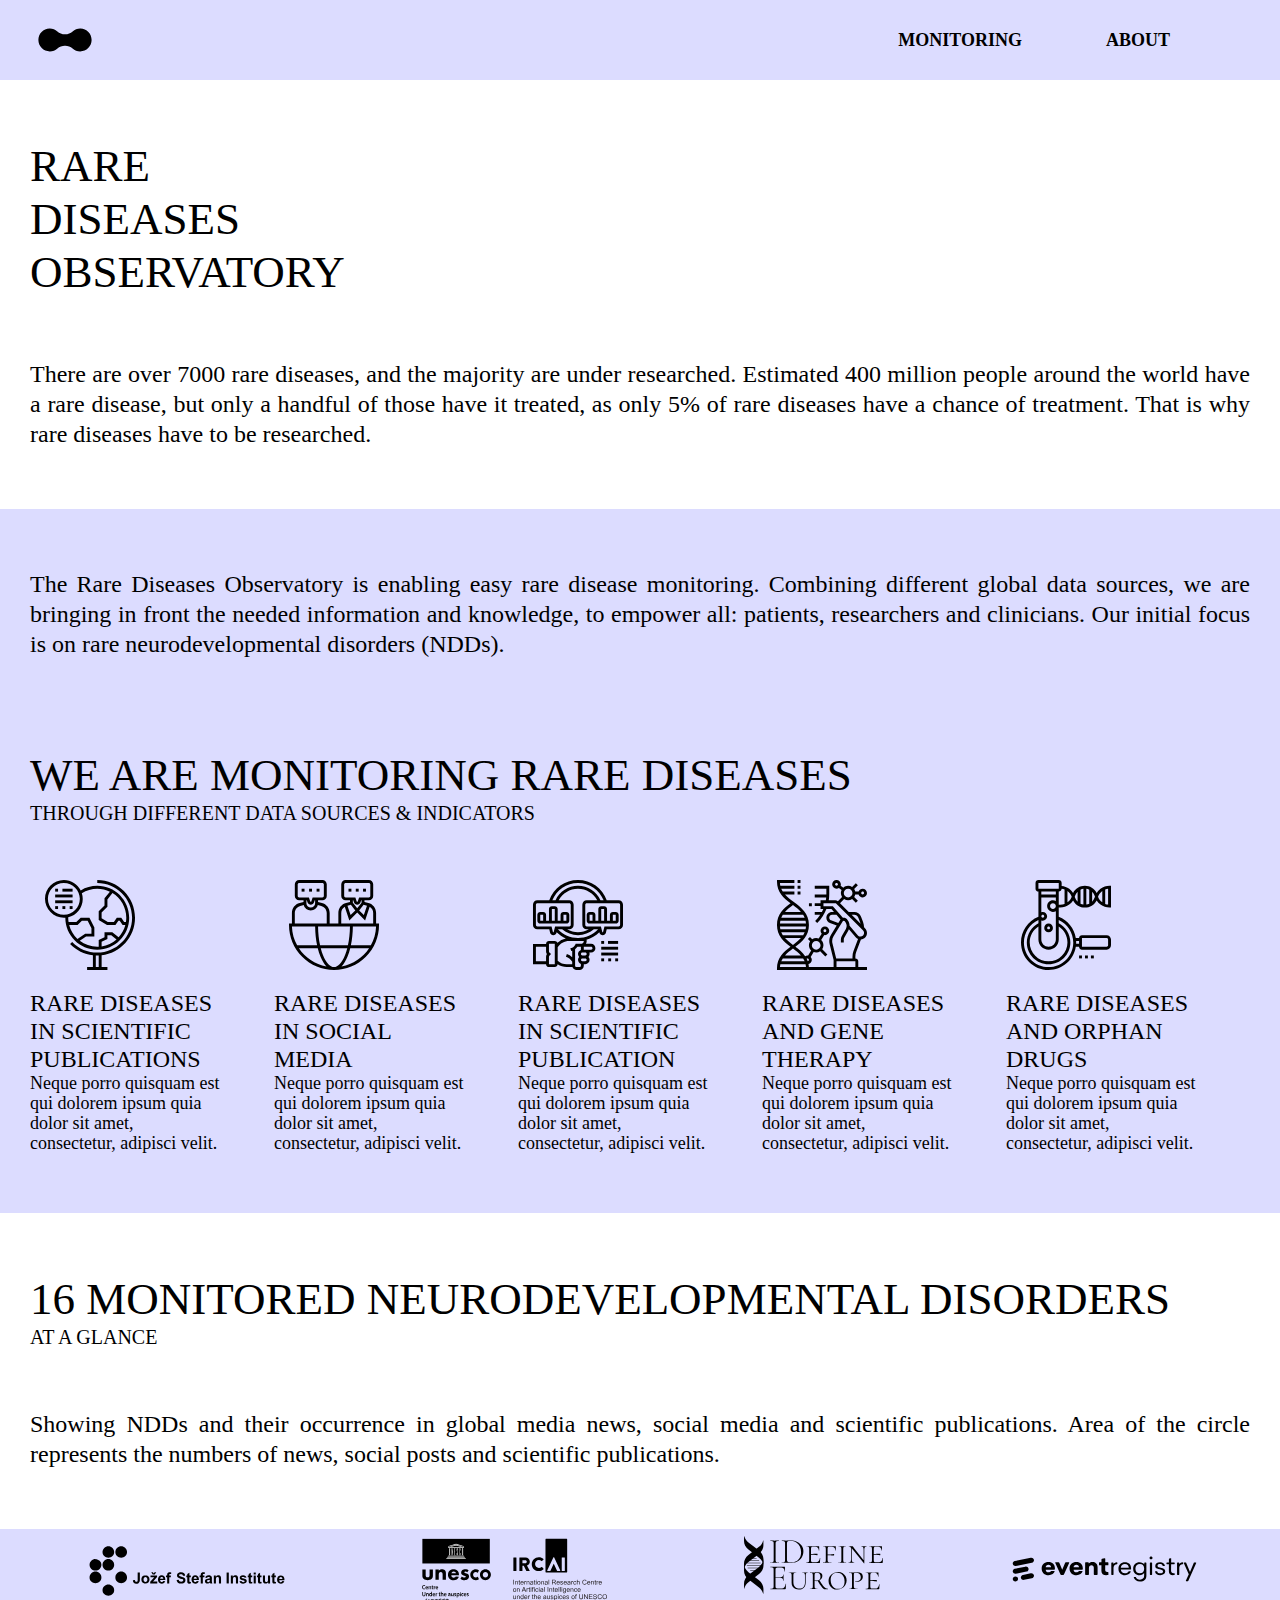
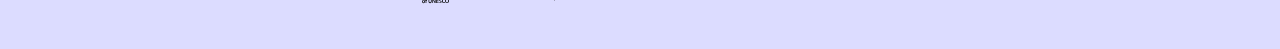
==== commit 864d9dd0: "update" ====
--- a/index.html
+++ b/index.html
@@ -90,7 +90,7 @@
     <div class="div-text">Showing NDDs and their occurrence in global media news, social media and scientific
         publications. Area of the circle represents the numbers of news, social posts and scientific publications.
     </div>
-    <div class="flourish-embed flourish-hierarchy max-width" data-src="visualisation/12923003">
+    <div class="flourish-embed flourish-hierarchy max-width text-bottom-padding" data-src="visualisation/12923003">
         <script src="https://public.flourish.studio/resources/embed.js"></script>
     </div>
 </div>
--- a/style.css
+++ b/style.css
@@ -114,7 +114,7 @@
 
 .grid-container {
     display: grid;
-    align-items: center;
+    justify-content: center;
     grid-template-columns: 1fr 1fr 1fr 1fr 1fr;
 }
 
@@ -124,7 +124,8 @@
     /*border: 0px solid rgba(0, 0, 0, 0.8);*/
     /*font-size: 15px;*/
     /*text-align: center;*/
-   width: 160px;
+    width: 190px;
+    align-items: center;
 }
 
 /**
@@ -196,9 +197,15 @@
     }
 
     .grid-container {
+        display:flex ;
+        column-gap: 25px;
+        flex-wrap: wrap;
+        justify-content: center;
         grid-template-columns: repeat(3, 1fr);
     }
     .grid-item {
+        justify-content: center;
+        align-items: center;
         width: 230px;
     }
 
@@ -226,11 +233,18 @@
     }
 
     .grid-container {
+        display: flex;
+        flex-wrap: wrap;
+        justify-content: center;
+        column-gap: 25px;
         grid-template-columns: repeat(3, 1fr);
     }
 
     .grid-item {
+        justify-content: center;
+        align-items: center;
         width: 160px;
+
     }
 
     .img-size {
@@ -257,16 +271,18 @@
     }
 
     .grid-container {
+        display: flex;
+        flex-wrap: wrap;
+        justify-content: center;
         grid-template-columns: repeat(2, 1fr);
     }
 
     .grid-item {
+        justify-content: center;
+        align-items: center;
         width: 180px;
     }
 
-    .grid-item {
-        width: 160px;
-    }
 
     .img-size {
         width: 97px;
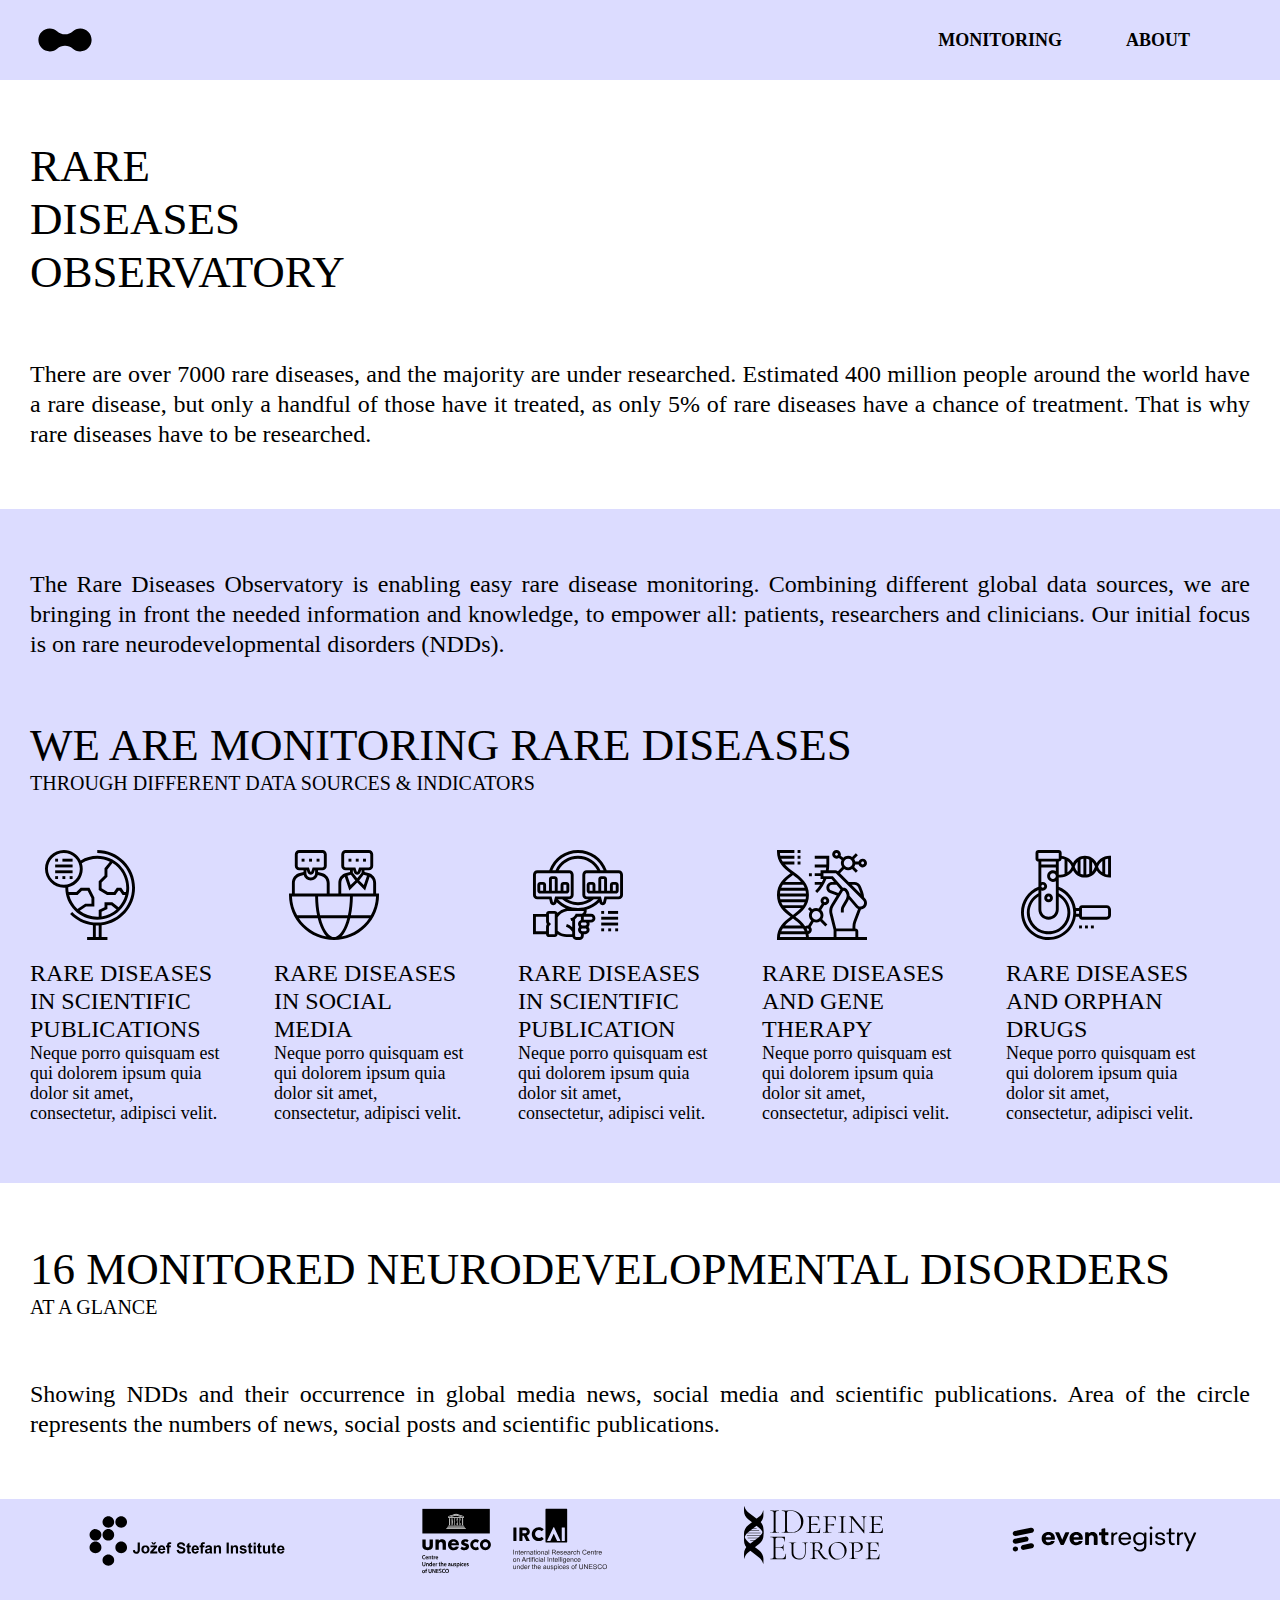
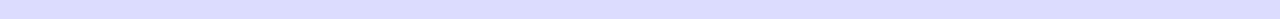
==== commit f0b77952: "update" ====
--- a/index.html
+++ b/index.html
@@ -28,7 +28,7 @@
 </div>
 <div class="div-background">
     <div class="container">
-        <div class="div-text text-top-padding" style="padding-bottom: 30px">The Rare Diseases Observatory is enabling
+        <div class="div-text text-top-padding">The Rare Diseases Observatory is enabling
             easy rare disease monitoring. Combining different global data sources, we are bringing in front the needed
             information and knowledge, to empower all: patients, researchers and clinicians. Our initial focus is on
             rare neurodevelopmental disorders (NDDs).
--- a/style.css
+++ b/style.css
@@ -26,7 +26,7 @@
     font-weight: bold;
     color: black;
     text-align: center;
-    margin-right: 80px;
+    margin-right: 60px;
     text-decoration: none;
     font-size: 18px;
 }
@@ -196,6 +196,49 @@
   /*      background-color: #1c7430;*/
     }
 
+    .text-top-padding {
+        padding-top: 40px;
+    }
+
+    .text-bottom-padding {
+        padding-bottom: 40px;
+    }
+
+    .text-small-bottom-padding {
+        padding-bottom: 30px;
+    }
+
+
+    .div-title {
+        font-size: 41px;
+        font-weight: 500;
+        line-height: 35px;
+    }
+
+    .div-subtitle {
+        font-weight: 500;
+        font-size: 24px;
+        line-height: 28px;
+    }
+
+    .div-text {
+        text-align: justify;
+        font-size: 18px;
+        line-height: 22px;
+        font-weight: 200;
+    }
+
+    .grid-title-text {
+        font-size: 18px;
+        line-height: 21px;
+        font-weight: 500;
+    }
+    .grid-text {
+        font-size: 14px;
+        line-height: 18px;
+        font-weight: 200;
+    }
+
     .grid-container {
         display:flex ;
         column-gap: 25px;
@@ -232,6 +275,49 @@
     /*    background-color: #117a8b;*/
     }
 
+
+    .text-top-padding {
+        padding-top: 40px;
+    }
+
+    .text-bottom-padding {
+        padding-bottom: 40px;
+    }
+
+    .text-small-bottom-padding {
+        padding-bottom: 30px;
+    }
+
+    .div-title {
+        font-size: 41px;
+        font-weight: 500;
+        line-height: 35px;
+    }
+
+    .div-subtitle {
+        font-weight: 500;
+        font-size: 24px;
+        line-height: 28px;
+    }
+
+    .div-text {
+        text-align: justify;
+        font-size: 18px;
+        line-height: 22px;
+        font-weight: 200;
+    }
+
+    .grid-title-text {
+        font-size: 18px;
+        line-height: 21px;
+        font-weight: 500;
+    }
+    .grid-text {
+        font-size: 14px;
+        line-height: 18px;
+        font-weight: 200;
+    }
+
     .grid-container {
         display: flex;
         flex-wrap: wrap;
@@ -269,6 +355,50 @@
         padding: 0 15px;
      /*   background-color: #f1b0b7;*/
     }
+
+
+    .text-top-padding {
+        padding-top: 30px;
+    }
+
+    .text-bottom-padding {
+        padding-bottom: 30px;
+    }
+
+    .text-small-bottom-padding {
+        padding-bottom: 20px;
+    }
+
+    .div-title {
+        font-size: 22px;
+        font-weight: 500;
+        line-height: 19px;
+    }
+
+    .div-subtitle {
+        font-weight: 500;
+        font-size: 14px;
+        line-height: 12px;
+    }
+
+    .div-text {
+        text-align: justify;
+        font-size: 12px;
+        line-height: 14px;
+        font-weight: 200;
+    }
+
+    .grid-title-text {
+        font-size: 12px;
+        line-height: 14px;
+        font-weight: 500;
+    }
+    .grid-text {
+        font-size: 10px;
+        line-height: 12px;
+        font-weight: 200;
+    }
+
 
     .grid-container {
         display: flex;
